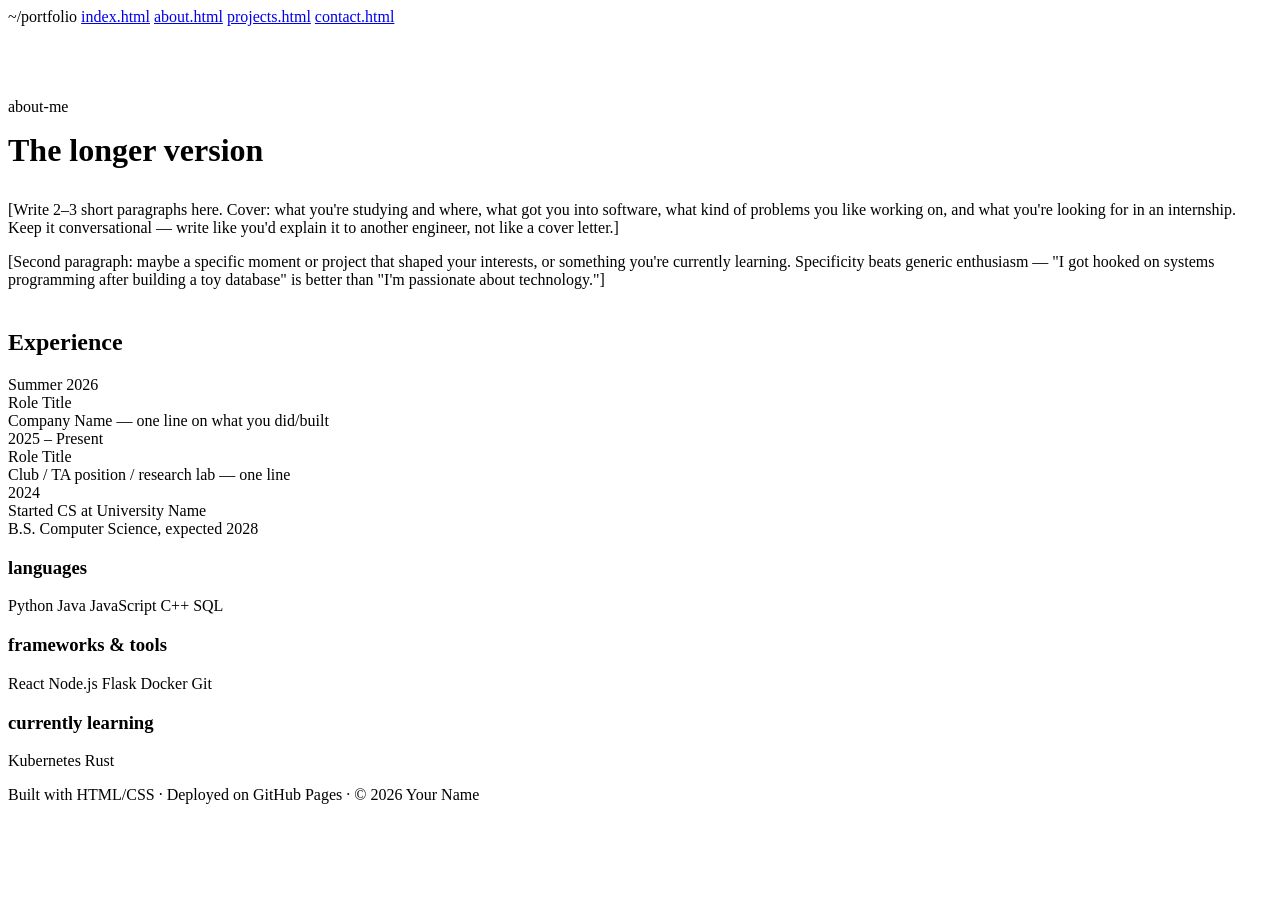
==== about.html @ 75259f78 "Base Website Replaced index, made intital pages and will adjust and update" ====
<!DOCTYPE html>
<html lang="en">
<head>
<meta charset="UTF-8">
<meta name="viewport" content="width=device-width, initial-scale=1.0">
<title>About — Your Name</title>
<link rel="preconnect" href="https://fonts.googleapis.com">
<link href="https://fonts.googleapis.com/css2?family=JetBrains+Mono:wght@400;600;700&family=Inter:wght@400;500;600&display=swap" rel="stylesheet">
<link rel="stylesheet" href="css/style.css">
</head>
<body>

  <nav class="tabbar">
    <div class="tabbar-inner">
      <span class="tab-brand">~/portfolio</span>
      <a class="tab" href="index.html">index.html</a>
      <a class="tab active" href="about.html">about.html</a>
      <a class="tab" href="projects.html">projects.html</a>
      <a class="tab" href="contact.html">contact.html</a>
    </div>
  </nav>

  <main class="wrap">
    <section style="padding-top: 56px;">
      <p class="eyebrow">about-me</p>
      <h1 style="font-size: 32px; margin: 0 0 32px;">The longer version</h1>

      <div class="about-grid">
        <div>
          <p>
            [Write 2–3 short paragraphs here. Cover: what you're studying and where,
            what got you into software, what kind of problems you like working on,
            and what you're looking for in an internship. Keep it conversational —
            write like you'd explain it to another engineer, not like a cover letter.]
          </p>
          <p>
            [Second paragraph: maybe a specific moment or project that shaped your
            interests, or something you're currently learning. Specificity beats
            generic enthusiasm — "I got hooked on systems programming after building
            a toy database" is better than "I'm passionate about technology."]
          </p>

          <h2 style="margin-top: 40px;">Experience</h2>
          <div class="timeline">
            <div class="timeline-item">
              <span class="when">Summer 2026</span>
              <div class="what">Role Title</div>
              <div class="where">Company Name — one line on what you did/built</div>
            </div>
            <div class="timeline-item">
              <span class="when">2025 – Present</span>
              <div class="what">Role Title</div>
              <div class="where">Club / TA position / research lab — one line</div>
            </div>
            <div class="timeline-item">
              <span class="when">2024</span>
              <div class="what">Started CS at University Name</div>
              <div class="where">B.S. Computer Science, expected 2028</div>
            </div>
          </div>
        </div>

        <div>
          <div class="skill-block">
            <h3>languages</h3>
            <div class="skill-list">
              <span class="tag">Python</span>
              <span class="tag">Java</span>
              <span class="tag">JavaScript</span>
              <span class="tag">C++</span>
              <span class="tag">SQL</span>
            </div>
          </div>
          <div class="skill-block">
            <h3>frameworks &amp; tools</h3>
            <div class="skill-list">
              <span class="tag">React</span>
              <span class="tag">Node.js</span>
              <span class="tag">Flask</span>
              <span class="tag">Docker</span>
              <span class="tag">Git</span>
            </div>
          </div>
          <div class="skill-block">
            <h3>currently learning</h3>
            <div class="skill-list">
              <span class="tag">Kubernetes</span>
              <span class="tag">Rust</span>
            </div>
          </div>
        </div>
      </div>
    </section>
  </main>

  <footer>
    <div class="wrap">
      <p>Built with HTML/CSS · Deployed on GitHub Pages · © <span id="year"></span> Your Name</p>
    </div>
  </footer>

  <script src="js/script.js"></script>
  <script>document.getElementById("year").textContent = new Date().getFullYear();</script>
</body>
</html>
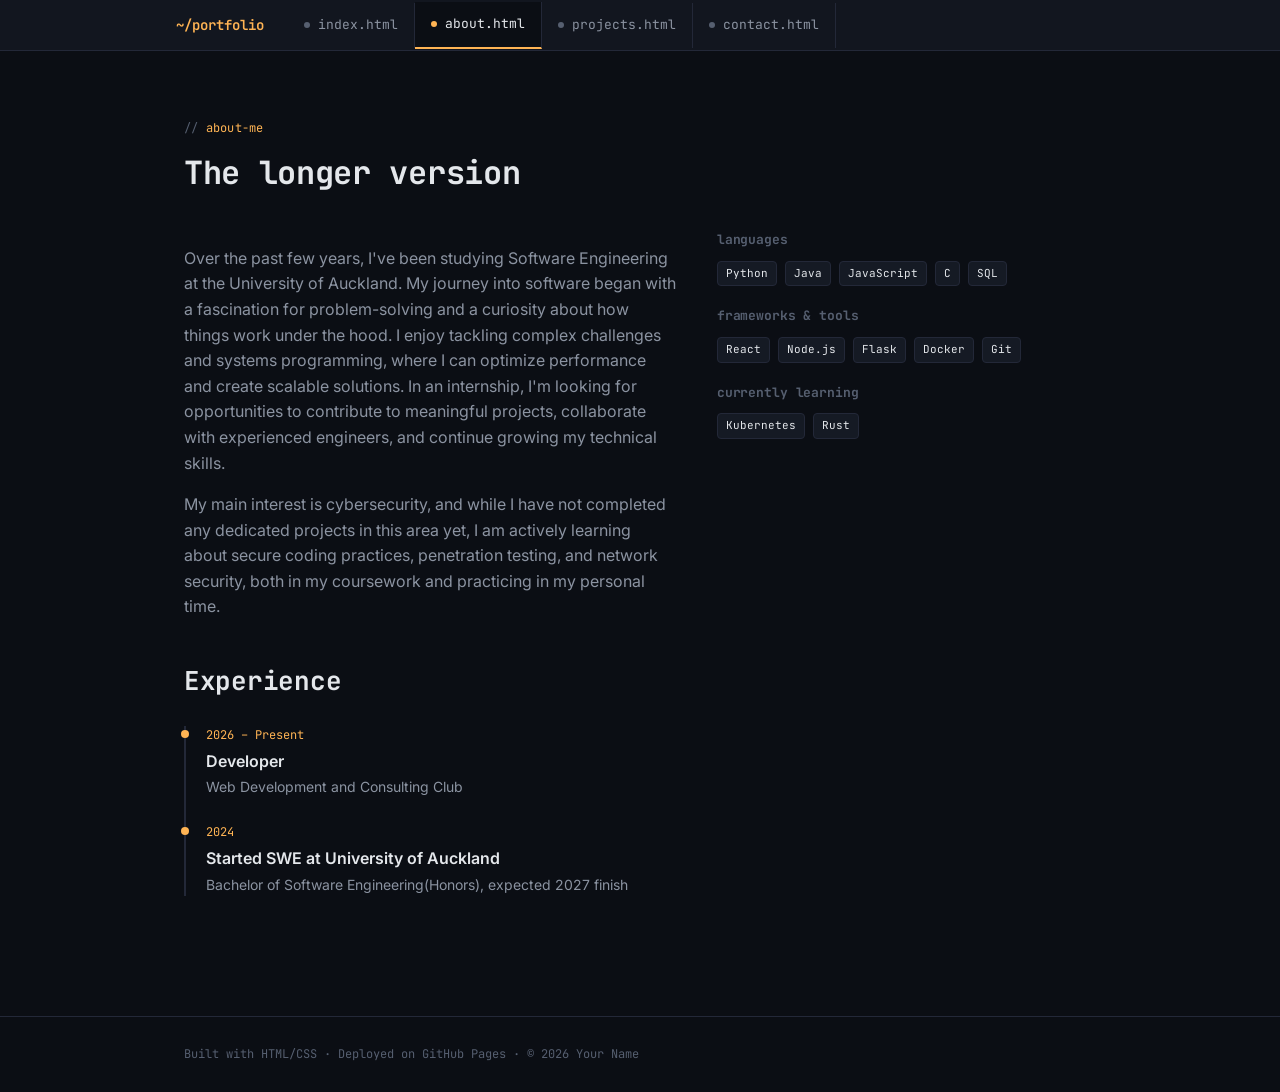
==== commit 7881d1e5: "Updated about & contact section." ====
--- a/about.html
+++ b/about.html
@@ -28,34 +28,30 @@
       <div class="about-grid">
         <div>
           <p>
-            [Write 2–3 short paragraphs here. Cover: what you're studying and where,
-            what got you into software, what kind of problems you like working on,
-            and what you're looking for in an internship. Keep it conversational —
-            write like you'd explain it to another engineer, not like a cover letter.]
+            Over the past few years, I've been studying Software Engineering at the University of Auckland. 
+            My journey into software began with a fascination for problem-solving and a curiosity about how 
+            things work under the hood. I enjoy tackling complex challenges and systems programming, where 
+            I can optimize performance and create scalable solutions. In an internship, I'm looking for 
+            opportunities to contribute to meaningful projects, collaborate with experienced engineers, and 
+            continue growing my technical skills.
           </p>
           <p>
-            [Second paragraph: maybe a specific moment or project that shaped your
-            interests, or something you're currently learning. Specificity beats
-            generic enthusiasm — "I got hooked on systems programming after building
-            a toy database" is better than "I'm passionate about technology."]
+            My main interest is cybersecurity, and while I have not completed any dedicated projects in this area 
+            yet, I am actively learning about secure coding practices, penetration testing, and network security, 
+            both in my coursework and practicing in my personal time.
           </p>
 
           <h2 style="margin-top: 40px;">Experience</h2>
           <div class="timeline">
             <div class="timeline-item">
-              <span class="when">Summer 2026</span>
-              <div class="what">Role Title</div>
-              <div class="where">Company Name — one line on what you did/built</div>
-            </div>
-            <div class="timeline-item">
-              <span class="when">2025 – Present</span>
-              <div class="what">Role Title</div>
-              <div class="where">Club / TA position / research lab — one line</div>
+              <span class="when">2026 – Present</span>
+              <div class="what">Developer</div>
+              <div class="where">Web Development and Consulting Club</div>
             </div>
             <div class="timeline-item">
               <span class="when">2024</span>
-              <div class="what">Started CS at University Name</div>
-              <div class="where">B.S. Computer Science, expected 2028</div>
+              <div class="what">Started SWE at University of Auckland</div>
+              <div class="where">Bachelor of Software Engineering(Honors), expected 2027 finish</div>
             </div>
           </div>
         </div>
@@ -67,7 +63,7 @@
               <span class="tag">Python</span>
               <span class="tag">Java</span>
               <span class="tag">JavaScript</span>
-              <span class="tag">C++</span>
+              <span class="tag">C</span>
               <span class="tag">SQL</span>
             </div>
           </div>
--- a/css/style.css
+++ b/css/style.css
@@ -0,0 +1,509 @@
+/* =========================================================
+   PORTFOLIO THEME — "Code Editor" dark mode
+   Edit the variables below to retheme the whole site.
+   ========================================================= */
+
+:root {
+  --bg: #0b0e14;
+  --bg-elevated: #12161f;
+  --bg-card: #151a24;
+  --border: #232838;
+  --text: #e4e7eb;
+  --text-dim: #8b93a1;
+  --text-faint: #565f70;
+  --accent: #ffb454;
+  --accent-dim: #c98d3f;
+  --accent-soft: rgba(255, 180, 84, 0.12);
+  --green: #7ee787;
+  --blue: #6fb3ff;
+
+  --font-display: "JetBrains Mono", "Fira Code", ui-monospace, Menlo, monospace;
+  --font-body: "Inter", -apple-system, BlinkMacSystemFont, "Segoe UI", sans-serif;
+
+  --radius: 6px;
+  --max-width: 960px;
+}
+
+* { box-sizing: border-box; }
+
+html { scroll-behavior: smooth; }
+
+@media (prefers-reduced-motion: reduce) {
+  html { scroll-behavior: auto; }
+  *, *::before, *::after {
+    animation-duration: 0.01ms !important;
+    animation-iteration-count: 1 !important;
+    transition-duration: 0.01ms !important;
+  }
+}
+
+body {
+  margin: 0;
+  background: var(--bg);
+  color: var(--text);
+  font-family: var(--font-body);
+  line-height: 1.6;
+  font-size: 16px;
+}
+
+a {
+  color: inherit;
+  text-decoration: none;
+}
+
+img { max-width: 100%; display: block; }
+
+.wrap {
+  max-width: var(--max-width);
+  margin: 0 auto;
+  padding: 0 24px;
+}
+
+/* ---------- "Editor tab" navigation ---------- */
+
+.tabbar {
+  position: sticky;
+  top: 0;
+  z-index: 50;
+  background: var(--bg-elevated);
+  border-bottom: 1px solid var(--border);
+}
+
+.tabbar-inner {
+  max-width: var(--max-width);
+  margin: 0 auto;
+  display: flex;
+  align-items: center;
+  gap: 0;
+  padding: 0 16px;
+  overflow-x: auto;
+}
+
+.tab-brand {
+  font-family: var(--font-display);
+  font-size: 14px;
+  color: var(--accent);
+  padding: 14px 16px 14px 0;
+  margin-right: 8px;
+  white-space: nowrap;
+  font-weight: 600;
+}
+
+.tab {
+  font-family: var(--font-display);
+  font-size: 13px;
+  color: var(--text-dim);
+  padding: 12px 16px;
+  border-right: 1px solid var(--border);
+  white-space: nowrap;
+  position: relative;
+  transition: color 0.15s ease, background 0.15s ease;
+}
+
+.tab::before {
+  content: "";
+  display: inline-block;
+  width: 6px;
+  height: 6px;
+  border-radius: 50%;
+  background: var(--text-faint);
+  margin-right: 8px;
+  vertical-align: middle;
+}
+
+.tab:hover {
+  color: var(--text);
+  background: rgba(255, 255, 255, 0.03);
+}
+
+.tab.active {
+  color: var(--text);
+  background: var(--bg);
+  border-bottom: 2px solid var(--accent);
+}
+
+.tab.active::before {
+  background: var(--accent);
+}
+
+/* ---------- Hero / terminal block ---------- */
+
+.hero {
+  padding: 72px 0 48px;
+}
+
+.terminal {
+  background: var(--bg-card);
+  border: 1px solid var(--border);
+  border-radius: var(--radius);
+  overflow: hidden;
+  box-shadow: 0 20px 60px -20px rgba(0, 0, 0, 0.6);
+}
+
+.terminal-titlebar {
+  display: flex;
+  align-items: center;
+  gap: 8px;
+  padding: 10px 14px;
+  background: var(--bg-elevated);
+  border-bottom: 1px solid var(--border);
+}
+
+.dot {
+  width: 11px;
+  height: 11px;
+  border-radius: 50%;
+}
+.dot.red { background: #ff5f57; }
+.dot.yellow { background: #febc2e; }
+.dot.green { background: #28c840; }
+
+.terminal-title {
+  margin-left: 8px;
+  font-family: var(--font-display);
+  font-size: 12px;
+  color: var(--text-faint);
+}
+
+.terminal-body {
+  padding: 28px 28px 32px;
+  font-family: var(--font-display);
+}
+
+.prompt-line {
+  color: var(--text-dim);
+  font-size: 14px;
+  margin-bottom: 6px;
+}
+
+.prompt-line .sigil { color: var(--green); }
+.prompt-line .path { color: var(--blue); }
+
+.hero-name {
+  font-size: 42px;
+  font-weight: 700;
+  margin: 14px 0 6px;
+  color: var(--text);
+  letter-spacing: -0.02em;
+}
+
+.hero-role {
+  font-size: 18px;
+  color: var(--accent);
+  margin: 0 0 18px;
+}
+
+.cursor {
+  display: inline-block;
+  width: 9px;
+  height: 1.1em;
+  background: var(--accent);
+  vertical-align: text-bottom;
+  margin-left: 2px;
+  animation: blink 1s step-end infinite;
+}
+
+@keyframes blink {
+  50% { opacity: 0; }
+}
+
+.hero-tagline {
+  font-family: var(--font-body);
+  color: var(--text-dim);
+  font-size: 16px;
+  max-width: 560px;
+  margin: 0 0 24px;
+}
+
+.hero-links {
+  display: flex;
+  gap: 12px;
+  flex-wrap: wrap;
+}
+
+/* ---------- Buttons ---------- */
+
+.btn {
+  display: inline-flex;
+  align-items: center;
+  gap: 8px;
+  padding: 10px 18px;
+  border-radius: var(--radius);
+  font-family: var(--font-display);
+  font-size: 13px;
+  border: 1px solid var(--border);
+  transition: border-color 0.15s ease, background 0.15s ease, transform 0.15s ease;
+}
+
+.btn:hover {
+  transform: translateY(-1px);
+}
+
+.btn-primary {
+  background: var(--accent);
+  color: #14110a;
+  border-color: var(--accent);
+  font-weight: 600;
+}
+
+.btn-primary:hover {
+  background: #ffc272;
+}
+
+.btn-ghost {
+  background: transparent;
+  color: var(--text);
+}
+
+.btn-ghost:hover {
+  border-color: var(--accent-dim);
+  color: var(--accent);
+}
+
+/* ---------- Section scaffolding ---------- */
+
+section {
+  padding: 56px 0;
+}
+
+.eyebrow {
+  font-family: var(--font-display);
+  font-size: 12px;
+  color: var(--accent);
+  text-transform: lowercase;
+  letter-spacing: 0.02em;
+  margin-bottom: 8px;
+}
+
+.eyebrow::before {
+  content: "// ";
+  color: var(--text-faint);
+}
+
+h1, h2, h3 {
+  font-family: var(--font-display);
+  font-weight: 700;
+  letter-spacing: -0.01em;
+  color: var(--text);
+}
+
+h2 {
+  font-size: 26px;
+  margin: 0 0 24px;
+}
+
+p { color: var(--text-dim); }
+
+/* ---------- Project cards ---------- */
+
+.project-grid {
+  display: grid;
+  grid-template-columns: repeat(2, 1fr);
+  gap: 20px;
+}
+
+@media (max-width: 700px) {
+  .project-grid { grid-template-columns: 1fr; }
+}
+
+.card {
+  background: var(--bg-card);
+  border: 1px solid var(--border);
+  border-radius: var(--radius);
+  padding: 24px;
+  transition: border-color 0.15s ease, transform 0.15s ease;
+  display: flex;
+  flex-direction: column;
+  gap: 12px;
+}
+
+.card:hover {
+  border-color: var(--accent-dim);
+  transform: translateY(-2px);
+}
+
+.card-header {
+  display: flex;
+  justify-content: space-between;
+  align-items: baseline;
+  gap: 12px;
+}
+
+.card-title {
+  font-size: 17px;
+  font-weight: 700;
+  color: var(--text);
+}
+
+.card-links {
+  display: flex;
+  gap: 10px;
+  font-family: var(--font-display);
+  font-size: 12px;
+  flex-shrink: 0;
+}
+
+.card-links a {
+  color: var(--text-dim);
+}
+
+.card-links a:hover {
+  color: var(--accent);
+}
+
+.card p {
+  font-size: 14px;
+  margin: 0;
+  flex-grow: 1;
+}
+
+.tag-row {
+  display: flex;
+  flex-wrap: wrap;
+  gap: 6px;
+}
+
+.tag {
+  font-family: var(--font-display);
+  font-size: 11px;
+  color: var(--blue);
+  background: rgba(111, 179, 255, 0.1);
+  border: 1px solid rgba(111, 179, 255, 0.25);
+  padding: 3px 8px;
+  border-radius: 4px;
+}
+
+/* ---------- About page bits ---------- */
+
+.about-grid {
+  display: grid;
+  grid-template-columns: 1.3fr 1fr;
+  gap: 40px;
+  align-items: start;
+}
+
+@media (max-width: 700px) {
+  .about-grid { grid-template-columns: 1fr; }
+}
+
+.skill-block {
+  margin-bottom: 20px;
+}
+
+.skill-block h3 {
+  font-size: 13px;
+  color: var(--text-faint);
+  text-transform: lowercase;
+  margin: 0 0 10px;
+}
+
+.skill-list {
+  display: flex;
+  flex-wrap: wrap;
+  gap: 8px;
+}
+
+.skill-list .tag {
+  color: var(--text);
+  background: var(--bg-card);
+  border-color: var(--border);
+}
+
+.timeline {
+  border-left: 2px solid var(--border);
+  padding-left: 20px;
+}
+
+.timeline-item {
+  position: relative;
+  margin-bottom: 24px;
+}
+
+.timeline-item::before {
+  content: "";
+  position: absolute;
+  left: -25px;
+  top: 4px;
+  width: 8px;
+  height: 8px;
+  border-radius: 50%;
+  background: var(--accent);
+}
+
+.timeline-item .when {
+  font-family: var(--font-display);
+  font-size: 12px;
+  color: var(--accent);
+  display: block;
+  margin-bottom: 4px;
+}
+
+.timeline-item .what {
+  font-weight: 600;
+  color: var(--text);
+  margin-bottom: 2px;
+}
+
+.timeline-item .where {
+  font-size: 14px;
+  color: var(--text-dim);
+}
+
+/* ---------- Contact page ---------- */
+
+.contact-grid {
+  display: grid;
+  grid-template-columns: repeat(auto-fit, minmax(200px, 1fr));
+  gap: 16px;
+}
+
+.contact-card {
+  background: var(--bg-card);
+  border: 1px solid var(--border);
+  border-radius: var(--radius);
+  padding: 22px;
+  text-align: left;
+  transition: border-color 0.15s ease, transform 0.15s ease;
+}
+
+.contact-card:hover {
+  border-color: var(--accent-dim);
+  transform: translateY(-2px);
+}
+
+.contact-card .label {
+  font-family: var(--font-display);
+  font-size: 12px;
+  color: var(--text-faint);
+  margin-bottom: 6px;
+}
+
+.contact-card .value {
+  font-size: 15px;
+  color: var(--text);
+  font-weight: 600;
+  word-break: break-word;
+}
+
+/* ---------- Footer ---------- */
+
+footer {
+  border-top: 1px solid var(--border);
+  padding: 28px 0;
+  margin-top: 40px;
+}
+
+footer p {
+  font-family: var(--font-display);
+  font-size: 12px;
+  color: var(--text-faint);
+  margin: 0;
+}
+
+/* focus states for keyboard nav */
+a:focus-visible,
+.btn:focus-visible,
+.tab:focus-visible {
+  outline: 2px solid var(--accent);
+  outline-offset: 2px;
+}
